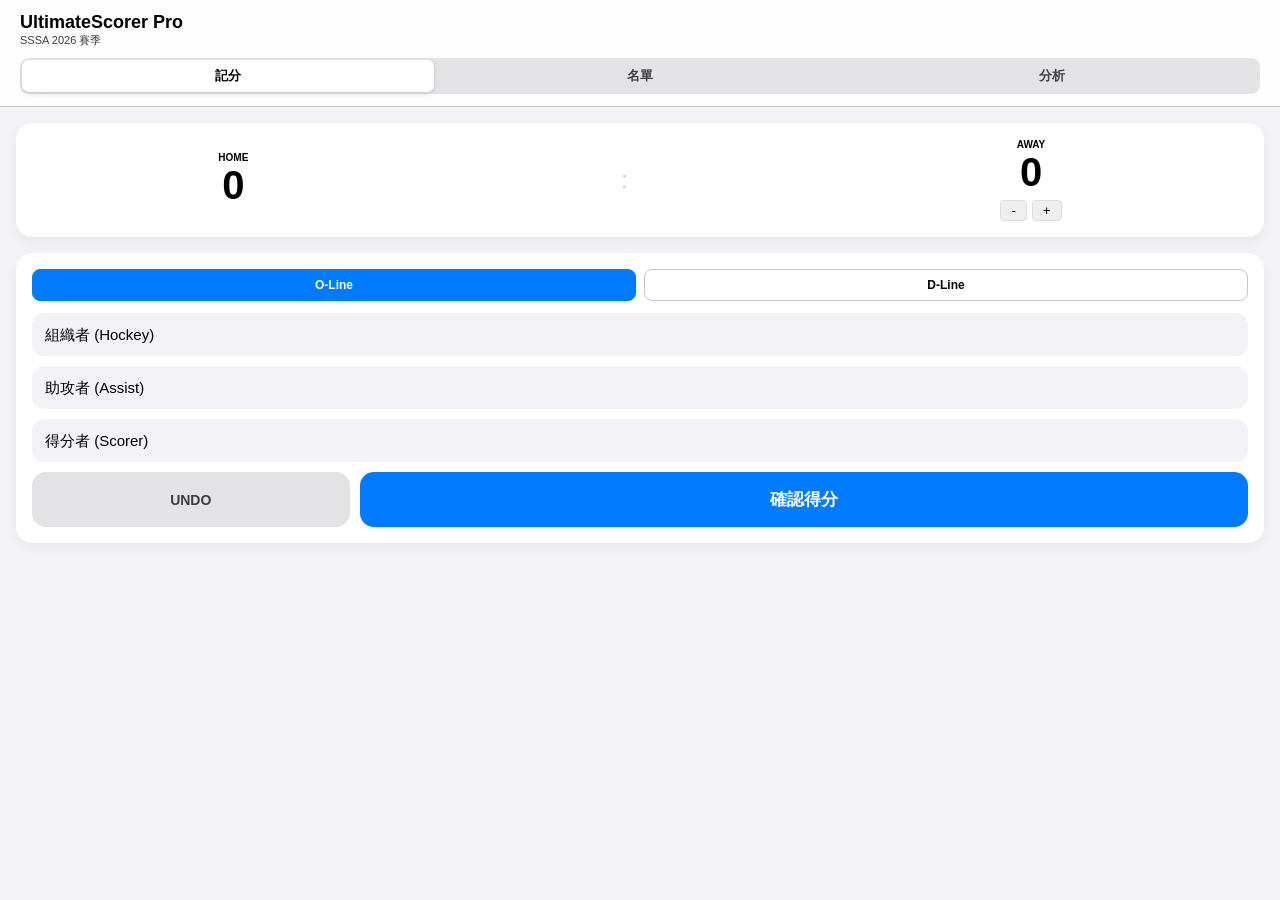
==== index3.html @ 4c8a43c8 "Add new file index3.html" ====
<!DOCTYPE html>
<html lang="zh-TW">
<head>
  <meta charset="UTF-8">
  <meta name="viewport" content="width=device-width, initial-scale=1.0, maximum-scale=1.0, user-scalable=no">
  <title>UltimateScorer Pro v8</title>
  <style>
    :root {
      --system-bg: #F2F2F7;
      --secondary-bg: #FFFFFF;
      --label-primary: #000000;
      --label-secondary: #3C3C43;
      --accent-blue: #007AFF; 
      --accent-red: #FF3B30;  
      --border-color: #C6C6C8;
    }
    * { box-sizing: border-box; margin: 0; padding: 0; -webkit-tap-highlight-color: transparent; }
    body { font-family: -apple-system, BlinkMacSystemFont, "SF Pro Text", sans-serif; background-color: var(--system-bg); color: var(--label-primary); overflow-x: hidden; }
    
    .nav-bar { position: sticky; top: 0; z-index: 100; background: rgba(255, 255, 255, 0.85); backdrop-filter: blur(20px); border-bottom: 0.5px solid var(--border-color); padding: 12px 20px; }
    .nav-header { display: flex; justify-content: space-between; align-items: center; margin-bottom: 10px; }
    .nav-title-group { display: flex; flex-direction: column; }
    .nav-title { font-size: 18px; font-weight: 800; }
    .nav-subtitle { font-size: 11px; color: var(--label-secondary); font-weight: 500; }
    
    .segmented-control { background: #E3E3E6; border-radius: 9px; padding: 2px; display: flex; width: 100%; }
    .segment-btn { flex: 1; border: none; padding: 7px; font-size: 13px; font-weight: 600; border-radius: 7px; background: transparent; cursor: pointer; color: var(--label-secondary); }
    .segment-btn.active { background: white; color: var(--label-primary); box-shadow: 0 2px 4px rgba(0,0,0,0.12); }

    .screen { display: none; padding: 16px; animation: fadeIn 0.3s ease; }
    .screen.active { display: block; }
    @keyframes fadeIn { from { opacity: 0; } to { opacity: 1; } }

    .card { background: var(--secondary-bg); border-radius: 16px; padding: 16px; box-shadow: 0 4px 12px rgba(0,0,0,0.05); margin-bottom: 16px; }
    .score-num { font-size: 40px; font-weight: 800; tabular-nums; }
    .custom-input, .custom-select { width: 100%; padding: 12px; border-radius: 12px; background: #F2F2F7; border: 1px solid transparent; font-size: 15px; margin-bottom: 10px; appearance: none; }
    
    .btn-group { display: flex; gap: 10px; }
    .btn-action { flex: 3; border: none; padding: 16px; border-radius: 14px; background: var(--accent-blue); color: white; font-size: 17px; font-weight: 700; cursor: pointer; }
    .btn-undo { flex: 1; border: none; padding: 16px; border-radius: 14px; background: #E3E3E6; color: var(--label-secondary); font-size: 14px; font-weight: 600; cursor: pointer; }

    .line-picker { display: flex; gap: 8px; margin-bottom: 12px; }
    .line-btn { flex: 1; padding: 8px; border-radius: 8px; border: 1px solid var(--border-color); font-size: 12px; font-weight: 600; background: white; }
    .line-btn.active.o { background: var(--accent-blue); color: white; border-color: var(--accent-blue); }
    .line-btn.active.d { background: var(--accent-red); color: white; border-color: var(--accent-red); }

    .log-item { position: relative; display: flex; align-items: center; justify-content: space-between; }
    .log-actions { display: flex; gap: 12px; }
    .icon-btn { border: none; background: none; cursor: pointer; font-size: 18px; padding: 5px; color: #8E8E93; }

    #sankey-container { width: 100%; background: white; border-radius: 16px; padding: 20px 10px; overflow-x: auto; box-shadow: 0 4px 12px rgba(0,0,0,0.05); }
    svg { display: block; margin: 0 auto; }
  </style>
</head>
<body>

<div class="nav-bar">
  <div class="nav-header">
    <div class="nav-title-group">
      <div class="nav-title" id="display-match">UltimateScorer Pro</div>
      <div class="nav-subtitle" id="display-team">SSSA 2026 賽季</div>
    </div>
  </div>
  <div class="segmented-control">
    <button class="segment-btn active" onclick="showTab('record', this)">記分</button>
    <button class="segment-btn" onclick="showTab('roster', this)">名單</button>
    <button class="segment-btn" onclick="showTab('sankey', this)">分析</button>
  </div>
</div>

<div id="record-screen" class="screen active">
  <div class="card" style="display:flex; justify-content:space-around; align-items:center; text-align:center;">
    <div><div style="font-size:10px; font-weight:700">HOME</div><div class="score-num" id="us-score">0</div></div>
    <div style="font-size:24px; color:#CCC">:</div>
    <div>
      <div style="font-size:10px; font-weight:700">AWAY</div><div class="score-num" id="opp-score">0</div>
      <div style="display:flex; gap:5px; margin-top:5px">
        <button onclick="adj(-1)" style="padding:2px 10px; border-radius:4px; border:1px solid #DDD">-</button>
        <button onclick="adj(1)" style="padding:2px 10px; border-radius:4px; border:1px solid #DDD">+</button>
      </div>
    </div>
  </div>

  <div class="card">
    <div class="line-picker">
      <button class="line-btn active o" id="line-o" onclick="setL('O')">O-Line</button>
      <button class="line-btn d" id="line-d" onclick="setL('D')">D-Line</button>
    </div>
    <select class="custom-select" id="sel-p"><option value="">組織者 (Hockey)</option></select>
    <select class="custom-select" id="sel-a"><option value="">助攻者 (Assist)</option></select>
    <select class="custom-select" id="sel-s"><option value="">得分者 (Scorer)</option></select>
    <div class="btn-group">
      <button class="btn-undo" onclick="undo()">UNDO</button>
      <button class="btn-action" id="main-btn" onclick="rec()">確認得分</button>
    </div>
  </div>
  <div id="log"></div>
</div>

<div id="roster-screen" class="screen">
  <div class="card">
    <div style="font-size:13px; font-weight:700; margin-bottom:12px;">比賽設定</div>
    <input id="in-match" type="text" class="custom-input" placeholder="輸入比賽名稱...">
    <input id="in-team" type="text" class="custom-input" placeholder="輸入隊伍名稱..." oninput="updateMeta()">
  </div>
  <div class="card">
    <div id="p-list" style="display:flex; flex-wrap:wrap; gap:8px; margin-bottom:15px"></div>
    <div style="display:flex; gap:8px">
      <input id="p-in" type="text" class="custom-input" style="flex:1; margin-bottom:0" placeholder="新球員...">
      <button onclick="addP()" style="background:var(--accent-blue); color:white; border:none; padding:10px 20px; border-radius:12px; font-weight:600">新增</button>
    </div>
  </div>
</div>

<div id="sankey-screen" class="screen">
  <div id="sankey-container"><svg id="sankey-svg"></svg></div>
  <button onclick="dl()" style="width:100%; background:none; border:1px solid var(--accent-blue); color:var(--accent-blue); padding:10px; border-radius:12px; margin-top:15px; font-weight:600">導出 CSV 數據</button>
</div>

<script>
let players = ['Max', 'Rich', '建偉', '阿志', '小雯', '欣怡'];
let points = [];
let opp = 0, line = 'O';

function getPColor(name) {
  let hash = 0;
  for (let i = 0; i < name.length; i++) hash = name.charCodeAt(i) + ((hash << 5) - hash);
  return `hsl(${Math.abs(hash) % 360}, 70%, 45%)`; 
}

function showTab(t, b) {
  document.querySelectorAll('.screen').forEach(s => s.classList.remove('active'));
  document.querySelectorAll('.segment-btn').forEach(btn => btn.classList.remove('active'));
  document.getElementById(t + '-screen').classList.add('active');
  b.classList.add('active');
  if(t === 'sankey') draw();
}

function updateMeta() {
  document.getElementById('display-match').innerText = document.getElementById('in-match').value || "UltimateScorer Pro";
  document.getElementById('display-team').innerText = document.getElementById('in-team').value || "SSSA 2026 賽季";
}

function setL(l) { 
  line = l; 
  document.getElementById('line-o').classList.toggle('active', l==='O');
  document.getElementById('line-d').classList.toggle('active', l==='D');
  document.getElementById('main-btn').style.backgroundColor = l==='O' ? 'var(--accent-blue)' : 'var(--accent-red)';
}

function adj(d) { opp = Math.max(0, opp+d); document.getElementById('opp-score').innerText = opp; }

function pop() {
  ['sel-p', 'sel-a', 'sel-s'].forEach(id => {
    const s = document.getElementById(id), v = s.value;
    s.innerHTML = `<option value="">${s.options[0].text}</option>`;
    players.forEach(p => { 
      const o = document.createElement('option'); o.value = o.innerText = p; 
      if(p===v) o.selected=true; 
      s.appendChild(o); 
    });
  });
}

function rec() {
  const p = document.getElementById('sel-p').value, a = document.getElementById('sel-a').value, s = document.getElementById('sel-s').value;
  if(!s) return alert("請記錄得分者");
  points.push({l: line, p: p||'無', a: a||'無', s: s, t: new Date().toLocaleTimeString()});
  updateDisplay();
}

function undo() {
  if (points.length === 0) return;
  if (confirm("確定要撤銷最後一筆記錄嗎？")) {
    points.pop();
    updateDisplay();
  }
}

function del(i) {
  if (confirm("確定要刪除這筆得分嗎？")) {
    points.splice(i, 1);
    updateDisplay();
  }
}

function edit(i) {
  const pt = points[i];
  setL(pt.l);
  document.getElementById('sel-p').value = pt.p === '無' ? '' : pt.p;
  document.getElementById('sel-a').value = pt.a === '無' ? '' : pt.a;
  document.getElementById('sel-s').value = pt.s;
  points.splice(i, 1);
  updateDisplay();
  window.scrollTo({ top: 0, behavior: 'smooth' });
}

function updateDisplay() {
  document.getElementById('us-score').innerText = points.length;
  ['sel-p', 'sel-a', 'sel-s'].forEach(id => document.getElementById(id).value = "");
  render();
}

function render() {
  document.getElementById('log').innerHTML = points.slice().reverse().map((pt, ri) => {
    const i = points.length - 1 - ri;
    return `
    <div class="card log-item" style="border-left:4px solid ${pt.l==='O'?'#007AFF':'#FF3B30'}">
      <div>
        <div style="font-weight:700; font-size:14px">${pt.s} 得分 <small style="color:#999">[${pt.l}-Line]</small></div>
        <div style="font-size:11px; color:#666">${pt.p} > ${pt.a} > ${pt.s}</div>
      </div>
      <div class="log-actions">
        <button class="icon-btn" onclick="edit(${i})">✏️</button>
        <button class="icon-btn" onclick="del(${i})" style="color:var(--accent-red)">🗑️</button>
      </div>
    </div>`;
  }).join('');
}

function addP() { 
  const i = document.getElementById('p-in'); 
  if(i.value && !players.includes(i.value)){ 
    players.push(i.value); i.value=''; renP(); pop(); 
  } 
}

function renP() { 
  document.getElementById('p-list').innerHTML = players.map(p => `
    <div style="background:${getPColor(p)}; color:white; padding:5px 12px; border-radius:20px; font-size:12px; font-weight:600">${p}</div>`).join(''); 
}

function dl() {
  let c = "\uFEFF時間,組別,組織,助攻,得分\n";
  points.forEach(p => c += `${p.t},${p.l}-Line,${p.p},${p.a},${p.s}\n`);
  const b = new Blob([c], {type:'text/csv'});
  const a = document.createElement('a'); a.href = URL.createObjectURL(b); a.download = '戰報.csv'; a.click();
}

function draw() {
  const svg = document.getElementById('sankey-svg');
  if(!points.length) return svg.innerHTML = '<text x="50%" y="50%" text-anchor="middle">尚無數據</text>';
  const links = {}, sC = {}, aC = {}, pC = {};
  points.forEach(pt => {
    sC[pt.s] = (sC[pt.s]||0)+1;
    if(pt.p!=='無' && pt.a!=='無') links[`pa|${pt.p}|${pt.a}`] = (links[`pa|${pt.p}|${pt.a}`]||0)+1;
    if(pt.a!=='無') { links[`as|${pt.a}|${pt.s}`] = (links[`as|${pt.a}|${pt.s}`]||0)+1; aC[pt.a]=(aC[pt.a]||0)+1; }
    if(pt.p!=='無') pC[pt.p]=(pC[pt.p]||0)+1;
    if(pt.p!=='無' && pt.a==='無') links[`pa|${pt.p}|${pt.s}`] = (links[`pa|${pt.p}|${pt.s}`]||0)+1;
  });
  const pSet = [...new Set(points.filter(x=>x.p!=='無').map(x=>x.p))], aSet = [...new Set(points.filter(x=>x.a!=='無').map(x=>x.a))], sSet = [...new Set(points.map(x=>x.s))];
  const cols = [{n:pSet, l:'組織', m:pC}, {n:aSet, l:'助攻', m:aC}, {n:sSet, l:'得分', m:sC}];
  const w = document.getElementById('sankey-container').clientWidth, nW = 85, gap = 15, top = 40, h = top + Math.max(pSet.length, aSet.length, sSet.length) * (45 + gap) + 20;
  svg.setAttribute('viewBox', `0 0 ${w} ${h}`); svg.setAttribute('width', w); svg.setAttribute('height', h);
  const pos = {};
  cols.forEach((c, ci) => c.n.forEach((n, ni) => pos[ci+'|'+n] = {x: 10 + ci*(w-nW-20)/2, y: top + ni*(45+gap)}));
  let htm = '';
  Object.entries(links).forEach(([k, v]) => {
    const [type, f, t] = k.split('|'), fC = type==='pa'?0:1, tC = type==='pa'?1:2, fp = pos[fC+'|'+f], tp = pos[tC+'|'+t];
    if(fp && tp) {
      const x1 = fp.x+nW, y1 = fp.y+22.5, x2 = tp.x, y2 = tp.y+22.5;
      htm += `<path d="M${x1},${y1} C${(x1+x2)/2},${y1} ${(x1+x2)/2},${y2} ${x2},${y2}" fill="none" stroke="#D1D1D6" stroke-width="${1+v*4.5}" stroke-opacity="0.4"/>`;
      htm += `<text x="${(x1+x2)/2}" y="${(y1+y2)/2 - 5}" text-anchor="middle" font-size="11" font-weight="bold" fill="#8E8E93">${v}</text>`;
    }
  });
  cols.forEach((c, ci) => {
    htm += `<text x="${10+ci*(w-nW-20)/2+nW/2}" y="20" text-anchor="middle" font-size="11" font-weight="800" fill="#8E8E93">${c.l}</text>`;
    c.n.forEach(n => {
      const p = pos[ci+'|'+n], color = getPColor(n), count = c.m[n] || 0;
      htm += `<g><rect x="${p.x}" y="${p.y}" width="${nW}" height="45" rx="10" fill="white" stroke="${color}" stroke-width="2.5"/><text x="${p.x+nW/2}" y="${p.y+20}" text-anchor="middle" font-size="12" font-weight="800" fill="${color}">${n}</text><text x="${p.x+nW/2}" y="${p.y+36}" text-anchor="middle" font-size="10" font-weight="700" fill="${color}" opacity="0.8">${count} 次</text></g>`;
    });
  });
  svg.innerHTML = htm;
}
renP(); pop();
</script>
</body>
</html>
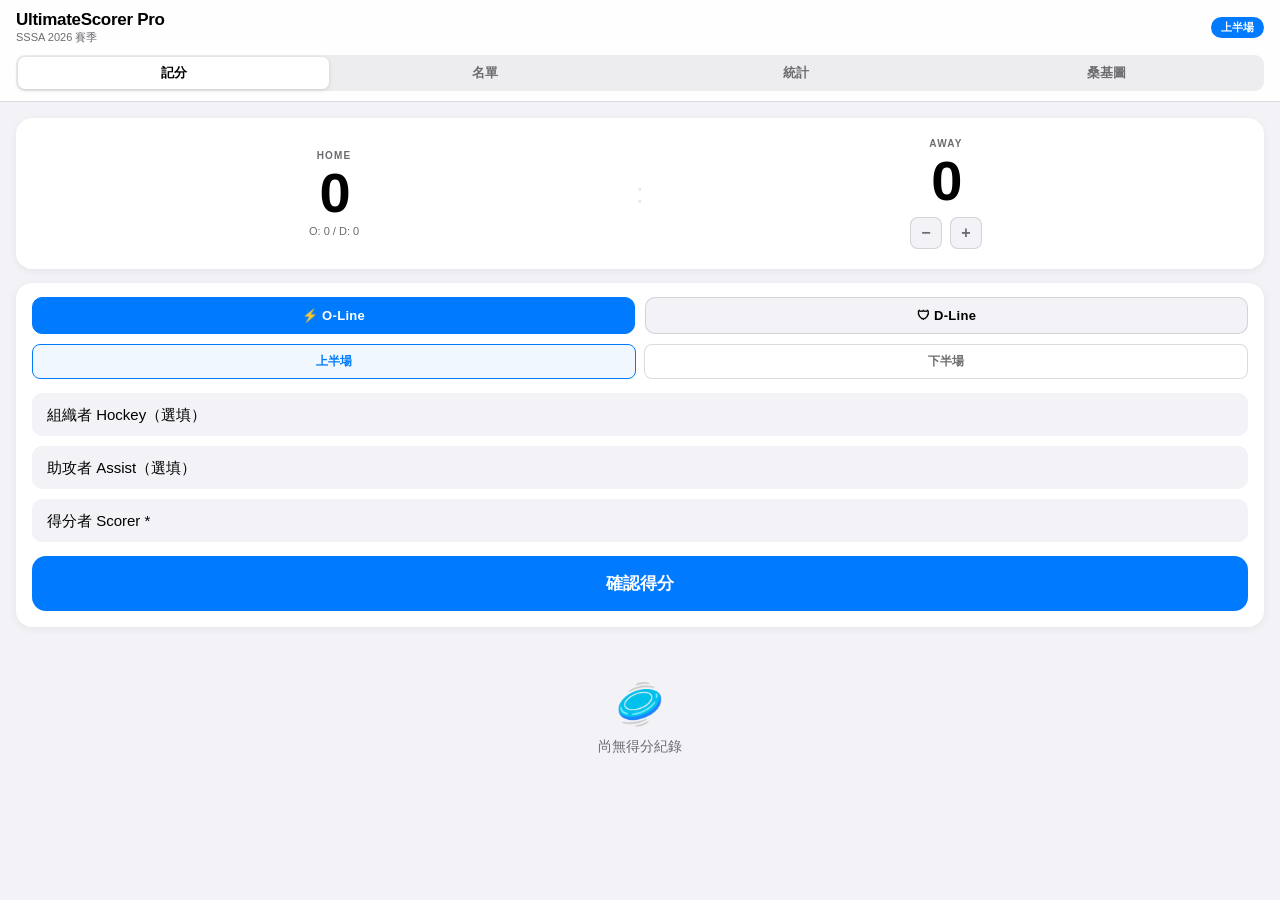
==== commit 09a3e72a: "Rename index.html to index3.html" ====
--- a/index3.html
+++ b/index3.html
@@ -1,278 +1,717 @@
 <!DOCTYPE html>
 <html lang="zh-TW">
 <head>
-  <meta charset="UTF-8">
-  <meta name="viewport" content="width=device-width, initial-scale=1.0, maximum-scale=1.0, user-scalable=no">
-  <title>UltimateScorer Pro v8</title>
-  <style>
-    :root {
-      --system-bg: #F2F2F7;
-      --secondary-bg: #FFFFFF;
-      --label-primary: #000000;
-      --label-secondary: #3C3C43;
-      --accent-blue: #007AFF; 
-      --accent-red: #FF3B30;  
-      --border-color: #C6C6C8;
-    }
-    * { box-sizing: border-box; margin: 0; padding: 0; -webkit-tap-highlight-color: transparent; }
-    body { font-family: -apple-system, BlinkMacSystemFont, "SF Pro Text", sans-serif; background-color: var(--system-bg); color: var(--label-primary); overflow-x: hidden; }
-    
-    .nav-bar { position: sticky; top: 0; z-index: 100; background: rgba(255, 255, 255, 0.85); backdrop-filter: blur(20px); border-bottom: 0.5px solid var(--border-color); padding: 12px 20px; }
-    .nav-header { display: flex; justify-content: space-between; align-items: center; margin-bottom: 10px; }
-    .nav-title-group { display: flex; flex-direction: column; }
-    .nav-title { font-size: 18px; font-weight: 800; }
-    .nav-subtitle { font-size: 11px; color: var(--label-secondary); font-weight: 500; }
-    
-    .segmented-control { background: #E3E3E6; border-radius: 9px; padding: 2px; display: flex; width: 100%; }
-    .segment-btn { flex: 1; border: none; padding: 7px; font-size: 13px; font-weight: 600; border-radius: 7px; background: transparent; cursor: pointer; color: var(--label-secondary); }
-    .segment-btn.active { background: white; color: var(--label-primary); box-shadow: 0 2px 4px rgba(0,0,0,0.12); }
-
-    .screen { display: none; padding: 16px; animation: fadeIn 0.3s ease; }
-    .screen.active { display: block; }
-    @keyframes fadeIn { from { opacity: 0; } to { opacity: 1; } }
-
-    .card { background: var(--secondary-bg); border-radius: 16px; padding: 16px; box-shadow: 0 4px 12px rgba(0,0,0,0.05); margin-bottom: 16px; }
-    .score-num { font-size: 40px; font-weight: 800; tabular-nums; }
-    .custom-input, .custom-select { width: 100%; padding: 12px; border-radius: 12px; background: #F2F2F7; border: 1px solid transparent; font-size: 15px; margin-bottom: 10px; appearance: none; }
-    
-    .btn-group { display: flex; gap: 10px; }
-    .btn-action { flex: 3; border: none; padding: 16px; border-radius: 14px; background: var(--accent-blue); color: white; font-size: 17px; font-weight: 700; cursor: pointer; }
-    .btn-undo { flex: 1; border: none; padding: 16px; border-radius: 14px; background: #E3E3E6; color: var(--label-secondary); font-size: 14px; font-weight: 600; cursor: pointer; }
-
-    .line-picker { display: flex; gap: 8px; margin-bottom: 12px; }
-    .line-btn { flex: 1; padding: 8px; border-radius: 8px; border: 1px solid var(--border-color); font-size: 12px; font-weight: 600; background: white; }
-    .line-btn.active.o { background: var(--accent-blue); color: white; border-color: var(--accent-blue); }
-    .line-btn.active.d { background: var(--accent-red); color: white; border-color: var(--accent-red); }
-
-    .log-item { position: relative; display: flex; align-items: center; justify-content: space-between; }
-    .log-actions { display: flex; gap: 12px; }
-    .icon-btn { border: none; background: none; cursor: pointer; font-size: 18px; padding: 5px; color: #8E8E93; }
-
-    #sankey-container { width: 100%; background: white; border-radius: 16px; padding: 20px 10px; overflow-x: auto; box-shadow: 0 4px 12px rgba(0,0,0,0.05); }
-    svg { display: block; margin: 0 auto; }
-  </style>
+<meta charset="UTF-8">
+<meta name="viewport" content="width=device-width, initial-scale=1.0, maximum-scale=1.0, user-scalable=no">
+<title>UltimateScorer Pro</title>
+<style>
+:root {
+  --bg: #F2F2F7;
+  --card: #FFFFFF;
+  --label: #000000;
+  --label2: #6C6C70;
+  --blue: #007AFF;
+  --red: #FF3B30;
+  --green: #34C759;
+  --border: rgba(60,60,67,0.18);
+  --sep: rgba(60,60,67,0.12);
+}
+* { box-sizing: border-box; margin: 0; padding: 0; -webkit-tap-highlight-color: transparent; }
+body { font-family: -apple-system, BlinkMacSystemFont, "SF Pro Text", sans-serif; background: var(--bg); color: var(--label); min-height: 100vh; overflow-x: hidden; }
+
+/* NAV */
+.nav { position: sticky; top: 0; z-index: 100; background: rgba(255,255,255,0.88); backdrop-filter: blur(24px); border-bottom: 0.5px solid var(--border); }
+.nav-top { display: flex; justify-content: space-between; align-items: center; padding: 10px 16px 0; }
+.nav-title { font-size: 17px; font-weight: 800; letter-spacing: -0.3px; }
+.nav-sub { font-size: 11px; color: var(--label2); font-weight: 500; }
+.half-tag { font-size: 11px; font-weight: 700; padding: 3px 10px; border-radius: 20px; background: var(--blue); color: white; }
+.seg { background: rgba(118,118,128,0.12); border-radius: 9px; padding: 2px; display: flex; margin: 10px 16px; }
+.seg-btn { flex: 1; border: none; padding: 7px 4px; font-size: 13px; font-weight: 600; border-radius: 7px; background: transparent; cursor: pointer; color: var(--label2); transition: all .2s; }
+.seg-btn.active { background: white; color: var(--label); box-shadow: 0 1px 4px rgba(0,0,0,0.14); }
+
+/* SCREENS */
+.screen { display: none; padding: 16px; padding-bottom: 40px; }
+.screen.active { display: block; }
+
+/* CARDS */
+.card { background: var(--card); border-radius: 16px; box-shadow: 0 2px 8px rgba(0,0,0,0.06); margin-bottom: 14px; overflow: hidden; }
+.card-p { padding: 16px; }
+
+/* SCOREBOARD */
+.scoreboard { display: flex; align-items: center; justify-content: space-around; padding: 20px 16px; }
+.score-side { text-align: center; flex: 1; }
+.score-label { font-size: 10px; font-weight: 800; letter-spacing: 1.2px; color: var(--label2); margin-bottom: 4px; }
+.score-num { font-size: 56px; font-weight: 900; letter-spacing: -2px; line-height: 1; transition: all .3s; }
+.score-num.pop { animation: scorePop .35s ease; }
+@keyframes scorePop { 0%{transform:scale(1)} 40%{transform:scale(1.25)} 100%{transform:scale(1)} }
+.score-divider { font-size: 28px; color: var(--sep); font-weight: 300; }
+.opp-ctrl { display: flex; gap: 8px; margin-top: 8px; justify-content: center; }
+.opp-btn { width: 32px; height: 32px; border-radius: 8px; border: 1px solid var(--border); background: var(--bg); font-size: 16px; font-weight: 700; cursor: pointer; color: var(--label2); }
+
+/* LINE TOGGLE */
+.line-row { display: flex; gap: 10px; padding: 14px 16px 0; }
+.line-btn { flex: 1; padding: 10px; border-radius: 10px; border: 1.5px solid var(--border); font-size: 13px; font-weight: 700; background: var(--bg); cursor: pointer; transition: all .2s; letter-spacing: 0.3px; }
+.line-btn.act-o { background: var(--blue); color: white; border-color: var(--blue); }
+.line-btn.act-d { background: var(--red); color: white; border-color: var(--red); }
+
+/* HALF ROW */
+.half-row { display: flex; gap: 8px; padding: 10px 16px 14px; }
+.half-btn { flex: 1; padding: 8px; border-radius: 8px; border: 1px solid var(--border); font-size: 12px; font-weight: 700; background: white; cursor: pointer; color: var(--label2); transition: all .2s; }
+.half-btn.active { background: #F0F7FF; border-color: var(--blue); color: var(--blue); }
+
+/* FORM */
+.custom-select { width: 100%; padding: 12px 14px; border-radius: 10px; background: var(--bg); border: 1px solid transparent; font-size: 15px; appearance: none; -webkit-appearance: none; margin-bottom: 10px; color: var(--label); }
+.custom-input { width: 100%; padding: 12px 14px; border-radius: 10px; background: var(--bg); border: 1px solid transparent; font-size: 15px; color: var(--label); }
+.custom-select:focus, .custom-input:focus { outline: none; border-color: var(--blue); }
+.btn-row { display: flex; gap: 10px; margin-top: 4px; }
+.btn-main { flex: 3; border: none; padding: 16px; border-radius: 14px; background: var(--blue); color: white; font-size: 17px; font-weight: 700; cursor: pointer; transition: all .15s; letter-spacing: -0.2px; }
+.btn-main:active { transform: scale(0.97); }
+.btn-main.d-mode { background: var(--red); }
+.btn-undo { flex: 1; border: none; padding: 14px; border-radius: 14px; background: rgba(118,118,128,0.12); color: var(--label2); font-size: 13px; font-weight: 600; cursor: pointer; }
+
+/* LOG */
+.log-item { display: flex; align-items: center; justify-content: space-between; padding: 13px 16px; border-bottom: 0.5px solid var(--sep); }
+.log-item:last-child { border-bottom: none; }
+.log-bar { width: 4px; height: 36px; border-radius: 2px; flex-shrink: 0; margin-right: 12px; }
+.log-main { flex: 1; }
+.log-scorer { font-weight: 700; font-size: 14px; }
+.log-chain { font-size: 11px; color: var(--label2); margin-top: 2px; }
+.log-meta { font-size: 10px; color: var(--label2); margin-top: 1px; }
+.log-actions { display: flex; gap: 4px; }
+.icon-btn { border: none; background: none; cursor: pointer; font-size: 16px; padding: 6px; color: var(--label2); }
+.log-num { font-size: 11px; font-weight: 800; color: var(--label2); min-width: 22px; text-align: center; margin-right: 8px; }
+
+/* ROSTER */
+.p-chips { display: flex; flex-wrap: wrap; gap: 8px; padding: 16px 16px 8px; }
+.p-chip { display: flex; align-items: center; gap: 6px; padding: 6px 12px; border-radius: 20px; font-size: 12px; font-weight: 700; color: white; }
+.p-chip-rm { background: rgba(255,255,255,0.25); border: none; border-radius: 50%; width: 16px; height: 16px; cursor: pointer; font-size: 10px; color: white; display: flex; align-items: center; justify-content: center; }
+.add-row { display: flex; gap: 8px; padding: 8px 16px 16px; }
+.add-btn { background: var(--blue); color: white; border: none; padding: 10px 20px; border-radius: 12px; font-weight: 700; font-size: 14px; cursor: pointer; white-space: nowrap; }
+
+/* STATS */
+.stat-grid { display: grid; grid-template-columns: 1fr 1fr; gap: 10px; margin-bottom: 14px; }
+.stat-card { background: white; border-radius: 14px; padding: 14px; box-shadow: 0 2px 8px rgba(0,0,0,0.06); }
+.stat-label { font-size: 10px; font-weight: 700; letter-spacing: 0.8px; color: var(--label2); margin-bottom: 4px; }
+.stat-val { font-size: 28px; font-weight: 900; letter-spacing: -1px; }
+.stat-sub { font-size: 11px; color: var(--label2); margin-top: 2px; }
+
+.leaderboard { background: white; border-radius: 16px; box-shadow: 0 2px 8px rgba(0,0,0,0.06); margin-bottom: 14px; overflow: hidden; }
+.lb-header { padding: 12px 16px; border-bottom: 0.5px solid var(--sep); font-size: 12px; font-weight: 800; letter-spacing: 0.6px; color: var(--label2); }
+.lb-row { display: flex; align-items: center; padding: 11px 16px; border-bottom: 0.5px solid var(--sep); }
+.lb-row:last-child { border-bottom: none; }
+.lb-rank { font-size: 12px; font-weight: 800; color: var(--label2); min-width: 22px; }
+.lb-dot { width: 10px; height: 10px; border-radius: 50%; margin-right: 10px; flex-shrink: 0; }
+.lb-name { flex: 1; font-size: 14px; font-weight: 600; }
+.lb-count { font-size: 16px; font-weight: 800; }
+.lb-bar-wrap { flex: 1; height: 5px; background: var(--bg); border-radius: 3px; margin: 0 10px; }
+.lb-bar { height: 5px; border-radius: 3px; transition: width .4s ease; }
+
+/* SANKEY */
+#sankey-wrap { background: white; border-radius: 16px; overflow-x: auto; box-shadow: 0 2px 8px rgba(0,0,0,0.06); margin-bottom: 14px; }
+
+/* CSV btn */
+.csv-btn { width: 100%; background: none; border: 1.5px solid var(--blue); color: var(--blue); padding: 13px; border-radius: 14px; font-weight: 700; font-size: 15px; cursor: pointer; }
+
+/* EMPTY STATE */
+.empty { text-align: center; padding: 40px 20px; color: var(--label2); font-size: 14px; }
+.empty-icon { font-size: 40px; margin-bottom: 10px; }
+
+/* TOAST */
+.toast { position: fixed; bottom: 30px; left: 50%; transform: translateX(-50%) translateY(20px); background: rgba(30,30,30,0.9); color: white; padding: 10px 20px; border-radius: 20px; font-size: 13px; font-weight: 600; opacity: 0; transition: all .3s; z-index: 9999; white-space: nowrap; pointer-events: none; }
+.toast.show { opacity: 1; transform: translateX(-50%) translateY(0); }
+
+/* EDIT HIGHLIGHT */
+.editing-highlight { animation: editPulse .6s ease; }
+@keyframes editPulse { 0%,100%{box-shadow:0 2px 8px rgba(0,0,0,0.06)} 50%{box-shadow:0 0 0 3px var(--blue)} }
+</style>
 </head>
 <body>
 
-<div class="nav-bar">
-  <div class="nav-header">
-    <div class="nav-title-group">
-      <div class="nav-title" id="display-match">UltimateScorer Pro</div>
-      <div class="nav-subtitle" id="display-team">SSSA 2026 賽季</div>
-    </div>
+<div class="nav">
+  <div class="nav-top">
+    <div>
+      <div class="nav-title" id="disp-match">UltimateScorer Pro</div>
+      <div class="nav-sub" id="disp-team">SSSA 2026 賽季</div>
+    </div>
+    <div class="half-tag" id="disp-half">上半場</div>
   </div>
-  <div class="segmented-control">
-    <button class="segment-btn active" onclick="showTab('record', this)">記分</button>
-    <button class="segment-btn" onclick="showTab('roster', this)">名單</button>
-    <button class="segment-btn" onclick="showTab('sankey', this)">分析</button>
+  <div class="seg">
+    <button class="seg-btn active" onclick="showTab('record',this)">記分</button>
+    <button class="seg-btn" onclick="showTab('roster',this)">名單</button>
+    <button class="seg-btn" onclick="showTab('stats',this)">統計</button>
+    <button class="seg-btn" onclick="showTab('sankey',this)">桑基圖</button>
   </div>
 </div>
 
+<!-- RECORD -->
 <div id="record-screen" class="screen active">
-  <div class="card" style="display:flex; justify-content:space-around; align-items:center; text-align:center;">
-    <div><div style="font-size:10px; font-weight:700">HOME</div><div class="score-num" id="us-score">0</div></div>
-    <div style="font-size:24px; color:#CCC">:</div>
-    <div>
-      <div style="font-size:10px; font-weight:700">AWAY</div><div class="score-num" id="opp-score">0</div>
-      <div style="display:flex; gap:5px; margin-top:5px">
-        <button onclick="adj(-1)" style="padding:2px 10px; border-radius:4px; border:1px solid #DDD">-</button>
-        <button onclick="adj(1)" style="padding:2px 10px; border-radius:4px; border:1px solid #DDD">+</button>
+  <div class="card">
+    <div class="scoreboard">
+      <div class="score-side">
+        <div class="score-label">HOME</div>
+        <div class="score-num" id="us-score">0</div>
+        <div style="font-size:11px;color:var(--label2);margin-top:4px" id="line-breakdown">O: 0 / D: 0</div>
       </div>
+      <div class="score-divider">:</div>
+      <div class="score-side">
+        <div class="score-label">AWAY</div>
+        <div class="score-num" id="opp-score">0</div>
+        <div class="opp-ctrl">
+          <button class="opp-btn" onclick="adj(-1)">−</button>
+          <button class="opp-btn" onclick="adj(1)">+</button>
+        </div>
+      </div>
     </div>
   </div>
 
   <div class="card">
-    <div class="line-picker">
-      <button class="line-btn active o" id="line-o" onclick="setL('O')">O-Line</button>
-      <button class="line-btn d" id="line-d" onclick="setL('D')">D-Line</button>
-    </div>
-    <select class="custom-select" id="sel-p"><option value="">組織者 (Hockey)</option></select>
-    <select class="custom-select" id="sel-a"><option value="">助攻者 (Assist)</option></select>
-    <select class="custom-select" id="sel-s"><option value="">得分者 (Scorer)</option></select>
-    <div class="btn-group">
-      <button class="btn-undo" onclick="undo()">UNDO</button>
-      <button class="btn-action" id="main-btn" onclick="rec()">確認得分</button>
+    <div class="line-row">
+      <button class="line-btn act-o" id="line-o" onclick="setL('O')">⚡ O-Line</button>
+      <button class="line-btn" id="line-d" onclick="setL('D')">🛡 D-Line</button>
+    </div>
+    <div class="half-row">
+      <button class="half-btn active" id="h1-btn" onclick="setHalf(1)">上半場</button>
+      <button class="half-btn" id="h2-btn" onclick="setHalf(2)">下半場</button>
+    </div>
+    <div style="padding:0 16px 16px">
+      <select class="custom-select" id="sel-p"><option value="">組織者 Hockey（選填）</option></select>
+      <select class="custom-select" id="sel-a"><option value="">助攻者 Assist（選填）</option></select>
+      <select class="custom-select" id="sel-s"><option value="">得分者 Scorer *</option></select>
+      <div class="btn-row">
+        <button class="btn-main" id="main-btn" onclick="rec()">確認得分</button>
+      </div>
     </div>
   </div>
+
   <div id="log"></div>
 </div>
 
+<!-- ROSTER -->
 <div id="roster-screen" class="screen">
   <div class="card">
-    <div style="font-size:13px; font-weight:700; margin-bottom:12px;">比賽設定</div>
-    <input id="in-match" type="text" class="custom-input" placeholder="輸入比賽名稱...">
-    <input id="in-team" type="text" class="custom-input" placeholder="輸入隊伍名稱..." oninput="updateMeta()">
+    <div style="padding:16px;font-size:13px;font-weight:700;border-bottom:0.5px solid var(--sep)">比賽設定</div>
+    <div style="padding:16px">
+      <input id="in-match" type="text" class="custom-input" style="margin-bottom:10px" placeholder="比賽名稱..." oninput="updateMeta()">
+      <input id="in-team" type="text" class="custom-input" placeholder="隊伍名稱..." oninput="updateMeta()">
+    </div>
   </div>
   <div class="card">
-    <div id="p-list" style="display:flex; flex-wrap:wrap; gap:8px; margin-bottom:15px"></div>
-    <div style="display:flex; gap:8px">
-      <input id="p-in" type="text" class="custom-input" style="flex:1; margin-bottom:0" placeholder="新球員...">
-      <button onclick="addP()" style="background:var(--accent-blue); color:white; border:none; padding:10px 20px; border-radius:12px; font-weight:600">新增</button>
-    </div>
+    <div style="padding:14px 16px;font-size:13px;font-weight:700;border-bottom:0.5px solid var(--sep)">球員名單 <span id="p-count" style="font-weight:400;color:var(--label2)"></span></div>
+    <div class="p-chips" id="p-list"></div>
+    <div class="add-row">
+      <input id="p-in" type="text" class="custom-input" style="flex:1;margin:0" placeholder="輸入姓名..." onkeydown="if(event.key==='Enter')addP()">
+      <button class="add-btn" onclick="addP()">新增</button>
+    </div>
+  </div>
+  <div class="card card-p" style="display:flex;justify-content:space-between;align-items:center">
+    <div>
+      <div style="font-size:13px;font-weight:700">重置本場比賽</div>
+      <div style="font-size:11px;color:var(--label2);margin-top:2px" id="reset-hint">清除所有得分紀錄</div>
+    </div>
+    <button id="reset-btn" onclick="resetStep()" style="background:var(--red);color:white;border:none;padding:8px 16px;border-radius:10px;font-size:13px;font-weight:700;cursor:pointer">重置</button>
   </div>
 </div>
 
+<!-- STATS -->
+<div id="stats-screen" class="screen">
+  <div id="stats-content"></div>
+</div>
+
+<!-- SANKEY -->
 <div id="sankey-screen" class="screen">
-  <div id="sankey-container"><svg id="sankey-svg"></svg></div>
-  <button onclick="dl()" style="width:100%; background:none; border:1px solid var(--accent-blue); color:var(--accent-blue); padding:10px; border-radius:12px; margin-top:15px; font-weight:600">導出 CSV 數據</button>
+  <div id="sankey-wrap"><svg id="sankey-svg" style="min-height:80px"></svg></div>
+  <button class="csv-btn" onclick="dl()">📥 導出 CSV 戰報</button>
 </div>
 
+<div class="toast" id="toast"></div>
+
 <script>
-let players = ['Max', 'Rich', '建偉', '阿志', '小雯', '欣怡'];
-let points = [];
-let opp = 0, line = 'O';
-
-function getPColor(name) {
-  let hash = 0;
-  for (let i = 0; i < name.length; i++) hash = name.charCodeAt(i) + ((hash << 5) - hash);
-  return `hsl(${Math.abs(hash) % 360}, 70%, 45%)`; 
+const STORAGE_KEY = 'uscorer_v2';
+
+let state = load();
+
+function load() {
+  try {
+    const d = localStorage.getItem(STORAGE_KEY);
+    if (d) return JSON.parse(d);
+  } catch(e) {}
+  return {
+    players: ['Max','Rich','建偉','阿志','小雯','欣怡'],
+    points: [],
+    opp: 0,
+    line: 'O',
+    half: 1,
+    matchName: '',
+    teamName: ''
+  };
+}
+
+function save() {
+  try { localStorage.setItem(STORAGE_KEY, JSON.stringify(state)); } catch(e) {}
+}
+
+function pColor(name) {
+  let h = 0;
+  for (let i = 0; i < name.length; i++) h = name.charCodeAt(i) + ((h << 5) - h);
+  return `hsl(${Math.abs(h) % 360},65%,42%)`;
+}
+
+function toast(msg) {
+  const t = document.getElementById('toast');
+  t.textContent = msg;
+  t.classList.add('show');
+  setTimeout(() => t.classList.remove('show'), 2000);
 }
 
 function showTab(t, b) {
   document.querySelectorAll('.screen').forEach(s => s.classList.remove('active'));
-  document.querySelectorAll('.segment-btn').forEach(btn => btn.classList.remove('active'));
+  document.querySelectorAll('.seg-btn').forEach(x => x.classList.remove('active'));
   document.getElementById(t + '-screen').classList.add('active');
   b.classList.add('active');
-  if(t === 'sankey') draw();
+  document.getElementById('disp-half').style.display = t === 'record' ? '' : 'none';
+  if (t === 'stats') renderStats();
+  if (t === 'sankey') drawSankey();
 }
 
 function updateMeta() {
-  document.getElementById('display-match').innerText = document.getElementById('in-match').value || "UltimateScorer Pro";
-  document.getElementById('display-team').innerText = document.getElementById('in-team').value || "SSSA 2026 賽季";
-}
-
-function setL(l) { 
-  line = l; 
-  document.getElementById('line-o').classList.toggle('active', l==='O');
-  document.getElementById('line-d').classList.toggle('active', l==='D');
-  document.getElementById('main-btn').style.backgroundColor = l==='O' ? 'var(--accent-blue)' : 'var(--accent-red)';
-}
-
-function adj(d) { opp = Math.max(0, opp+d); document.getElementById('opp-score').innerText = opp; }
-
-function pop() {
-  ['sel-p', 'sel-a', 'sel-s'].forEach(id => {
+  state.matchName = document.getElementById('in-match').value;
+  state.teamName = document.getElementById('in-team').value;
+  document.getElementById('disp-match').textContent = state.matchName || 'UltimateScorer Pro';
+  document.getElementById('disp-team').textContent = state.teamName || 'SSSA 2026 賽季';
+  save();
+}
+
+function setL(l) {
+  state.line = l;
+  document.getElementById('line-o').className = 'line-btn' + (l === 'O' ? ' act-o' : '');
+  document.getElementById('line-d').className = 'line-btn' + (l === 'D' ? ' act-d' : '');
+  document.getElementById('main-btn').className = 'btn-main' + (l === 'D' ? ' d-mode' : '');
+  save();
+}
+
+function setHalf(h) {
+  state.half = h;
+  document.getElementById('h1-btn').classList.toggle('active', h === 1);
+  document.getElementById('h2-btn').classList.toggle('active', h === 2);
+  document.getElementById('disp-half').textContent = h === 1 ? '上半場' : '下半場';
+  save();
+}
+
+function adj(d) {
+  state.opp = Math.max(0, state.opp + d);
+  document.getElementById('opp-score').textContent = state.opp;
+  save();
+}
+
+function popSelects() {
+  ['sel-p','sel-a','sel-s'].forEach(id => {
     const s = document.getElementById(id), v = s.value;
-    s.innerHTML = `<option value="">${s.options[0].text}</option>`;
-    players.forEach(p => { 
-      const o = document.createElement('option'); o.value = o.innerText = p; 
-      if(p===v) o.selected=true; 
-      s.appendChild(o); 
+    const placeholder = s.options[0].text;
+    s.innerHTML = `<option value="">${placeholder}</option>`;
+    state.players.forEach(p => {
+      const o = document.createElement('option');
+      o.value = o.textContent = p;
+      if (p === v) o.selected = true;
+      s.appendChild(o);
     });
   });
 }
 
 function rec() {
-  const p = document.getElementById('sel-p').value, a = document.getElementById('sel-a').value, s = document.getElementById('sel-s').value;
-  if(!s) return alert("請記錄得分者");
-  points.push({l: line, p: p||'無', a: a||'無', s: s, t: new Date().toLocaleTimeString()});
+  const p = document.getElementById('sel-p').value;
+  const a = document.getElementById('sel-a').value;
+  const s = document.getElementById('sel-s').value;
+  if (!s) { toast('⚠️ 請選擇得分者'); return; }
+  state.points.push({
+    l: state.line,
+    half: state.half,
+    p: p || '無',
+    a: a || '無',
+    s: s,
+    t: new Date().toLocaleTimeString('zh-TW', {hour:'2-digit', minute:'2-digit'})
+  });
+  save();
   updateDisplay();
+  popScoreAnim();
+  toast(`🎯 ${s} 得分！`);
+}
+
+function popScoreAnim() {
+  const el = document.getElementById('us-score');
+  el.classList.remove('pop');
+  void el.offsetWidth;
+  el.classList.add('pop');
 }
 
 function undo() {
-  if (points.length === 0) return;
-  if (confirm("確定要撤銷最後一筆記錄嗎？")) {
-    points.pop();
+  if (!state.points.length) return;
+  if (confirm('確定撤銷最後一筆紀錄？')) {
+    state.points.pop();
+    save();
     updateDisplay();
+    toast('↩ 已撤銷');
   }
 }
 
 function del(i) {
-  if (confirm("確定要刪除這筆得分嗎？")) {
-    points.splice(i, 1);
+  if (confirm('確定刪除這筆得分？')) {
+    state.points.splice(i, 1);
+    save();
     updateDisplay();
+    toast('🗑 已刪除');
   }
 }
 
 function edit(i) {
-  const pt = points[i];
+  const pt = state.points[i];
   setL(pt.l);
+  setHalf(pt.half || 1);
+  popSelects();
   document.getElementById('sel-p').value = pt.p === '無' ? '' : pt.p;
   document.getElementById('sel-a').value = pt.a === '無' ? '' : pt.a;
   document.getElementById('sel-s').value = pt.s;
-  points.splice(i, 1);
+  state.points.splice(i, 1);
+  save();
   updateDisplay();
+  const formCard = document.querySelector('#record-screen .card:nth-child(2)');
+  formCard.classList.add('editing-highlight');
+  setTimeout(() => formCard.classList.remove('editing-highlight'), 600);
   window.scrollTo({ top: 0, behavior: 'smooth' });
+  toast('✏️ 已載入，請修改後確認');
 }
 
 function updateDisplay() {
-  document.getElementById('us-score').innerText = points.length;
-  ['sel-p', 'sel-a', 'sel-s'].forEach(id => document.getElementById(id).value = "");
-  render();
-}
-
-function render() {
-  document.getElementById('log').innerHTML = points.slice().reverse().map((pt, ri) => {
-    const i = points.length - 1 - ri;
-    return `
-    <div class="card log-item" style="border-left:4px solid ${pt.l==='O'?'#007AFF':'#FF3B30'}">
-      <div>
-        <div style="font-weight:700; font-size:14px">${pt.s} 得分 <small style="color:#999">[${pt.l}-Line]</small></div>
-        <div style="font-size:11px; color:#666">${pt.p} > ${pt.a} > ${pt.s}</div>
+  const pts = state.points;
+  document.getElementById('us-score').textContent = pts.length;
+  const oLine = pts.filter(p => p.l === 'O').length;
+  const dLine = pts.filter(p => p.l === 'D').length;
+  document.getElementById('line-breakdown').textContent = `O: ${oLine} / D: ${dLine}`;
+  ['sel-p','sel-a','sel-s'].forEach(id => document.getElementById(id).value = '');
+  renderLog();
+}
+
+function renderLog() {
+  const pts = state.points;
+  if (!pts.length) {
+    document.getElementById('log').innerHTML = '<div class="empty"><div class="empty-icon">🥏</div>尚無得分紀錄</div>';
+    return;
+  }
+  document.getElementById('log').innerHTML = '<div class="card">' +
+    pts.slice().reverse().map((pt, ri) => {
+      const i = pts.length - 1 - ri;
+      const color = pt.l === 'O' ? 'var(--blue)' : 'var(--red)';
+      const chain = [pt.p, pt.a, pt.s].filter(x => x !== '無').join(' → ');
+      return `<div class="log-item">
+        <div class="log-bar" style="background:${color}"></div>
+        <div class="log-num">#${i+1}</div>
+        <div class="log-main">
+          <div class="log-scorer">${pt.s}</div>
+          <div class="log-chain">${chain}</div>
+          <div class="log-meta">${pt.l}-Line · ${pt.half === 2 ? '下' : '上'}半場 · ${pt.t}</div>
+        </div>
+        <div class="log-actions">
+          <button class="icon-btn" onclick="edit(${i})" title="編輯">✏️</button>
+        </div>
+      </div>`;
+    }).join('') + '</div>';
+}
+
+function addP() {
+  const inp = document.getElementById('p-in');
+  const name = inp.value.trim();
+  if (!name) return;
+  if (state.players.includes(name)) { toast('⚠️ 已有此球員'); return; }
+  state.players.push(name);
+  inp.value = '';
+  save();
+  renderRoster();
+  popSelects();
+  toast(`✅ 已新增 ${name}`);
+}
+
+function removeP(name) {
+  if (!confirm(`確定移除 ${name}？`)) return;
+  state.players = state.players.filter(p => p !== name);
+  save();
+  renderRoster();
+  popSelects();
+}
+
+function renderRoster() {
+  document.getElementById('p-count').textContent = `(${state.players.length} 人)`;
+  document.getElementById('p-list').innerHTML = state.players.map(p =>
+    `<div class="p-chip" style="background:${pColor(p)}">
+      ${p}
+      <button class="p-chip-rm" onclick="removeP('${p}')">✕</button>
+    </div>`
+  ).join('');
+}
+
+let resetPending = false, resetTimer = null;
+function resetStep() {
+  const btn = document.getElementById('reset-btn');
+  const hint = document.getElementById('reset-hint');
+  if (!resetPending) {
+    resetPending = true;
+    btn.textContent = '確認清除';
+    btn.style.background = '#8E8E93';
+    hint.textContent = '再按一次確認，3秒後取消';
+    resetTimer = setTimeout(() => {
+      resetPending = false;
+      btn.textContent = '重置';
+      btn.style.background = 'var(--red)';
+      hint.textContent = '清除所有得分紀錄';
+    }, 3000);
+  } else {
+    clearTimeout(resetTimer);
+    resetPending = false;
+    btn.textContent = '重置';
+    btn.style.background = 'var(--red)';
+    hint.textContent = '清除所有得分紀錄';
+    state.points = [];
+    state.opp = 0;
+    save();
+    document.getElementById('opp-score').textContent = '0';
+    updateDisplay();
+    toast('🔄 已重置比賽');
+  }
+}
+
+function renderStats() {
+  const pts = state.points;
+  const el = document.getElementById('stats-content');
+  if (!pts.length) {
+    el.innerHTML = '<div class="empty"><div class="empty-icon">📊</div>尚無統計數據</div>';
+    return;
+  }
+
+  const scorers = {}, assisters = {}, passers = {};
+  let oCount = 0, dCount = 0, h1 = 0, h2 = 0;
+
+  pts.forEach(pt => {
+    scorers[pt.s] = (scorers[pt.s] || 0) + 1;
+    if (pt.a !== '無') assisters[pt.a] = (assisters[pt.a] || 0) + 1;
+    if (pt.p !== '無') passers[pt.p] = (passers[pt.p] || 0) + 1;
+    if (pt.l === 'O') oCount++; else dCount++;
+    if (pt.half === 2) h2++; else h1++;
+  });
+
+  const topScorer = Object.entries(scorers).sort((a,b) => b[1]-a[1])[0];
+  const topAssist = Object.entries(assisters).sort((a,b) => b[1]-a[1])[0];
+  const oEff = oCount + dCount > 0 ? Math.round(oCount / pts.length * 100) : 0;
+
+  const makeBoard = (title, data, color) => {
+    const sorted = Object.entries(data).sort((a,b) => b[1]-a[1]);
+    const max = sorted[0]?.[1] || 1;
+    return `<div class="leaderboard">
+      <div class="lb-header">${title}</div>
+      ${sorted.map(([name, n], idx) => `
+        <div class="lb-row">
+          <div class="lb-rank">${idx+1}</div>
+          <div class="lb-dot" style="background:${pColor(name)}"></div>
+          <div class="lb-name">${name}</div>
+          <div class="lb-bar-wrap"><div class="lb-bar" style="width:${Math.round(n/max*100)}%;background:${color}"></div></div>
+          <div class="lb-count" style="color:${color}">${n}</div>
+        </div>`).join('')}
+    </div>`;
+  };
+
+  el.innerHTML = `
+    <div class="stat-grid">
+      <div class="stat-card">
+        <div class="stat-label">總得分</div>
+        <div class="stat-val">${pts.length}</div>
+        <div class="stat-sub">對手 ${state.opp} 分</div>
       </div>
-      <div class="log-actions">
-        <button class="icon-btn" onclick="edit(${i})">✏️</button>
-        <button class="icon-btn" onclick="del(${i})" style="color:var(--accent-red)">🗑️</button>
+      <div class="stat-card">
+        <div class="stat-label">O-Line 效率</div>
+        <div class="stat-val" style="color:var(--blue)">${oEff}%</div>
+        <div class="stat-sub">O:${oCount} / D:${dCount}</div>
       </div>
-    </div>`;
-  }).join('');
-}
-
-function addP() { 
-  const i = document.getElementById('p-in'); 
-  if(i.value && !players.includes(i.value)){ 
-    players.push(i.value); i.value=''; renP(); pop(); 
-  } 
-}
-
-function renP() { 
-  document.getElementById('p-list').innerHTML = players.map(p => `
-    <div style="background:${getPColor(p)}; color:white; padding:5px 12px; border-radius:20px; font-size:12px; font-weight:600">${p}</div>`).join(''); 
+      <div class="stat-card">
+        <div class="stat-label">上半場</div>
+        <div class="stat-val">${h1}</div>
+        <div class="stat-sub">下半場 ${h2} 分</div>
+      </div>
+      <div class="stat-card">
+        <div class="stat-label">得分王</div>
+        <div class="stat-val" style="font-size:20px;letter-spacing:-0.5px">${topScorer ? topScorer[0] : '—'}</div>
+        <div class="stat-sub">${topScorer ? topScorer[1] + ' 分' : ''}</div>
+      </div>
+    </div>
+    ${makeBoard('🎯 得分排行', scorers, 'var(--blue)')}
+    ${Object.keys(assisters).length ? makeBoard('🤝 助攻排行', assisters, 'var(--green)') : ''}
+    ${Object.keys(passers).length ? makeBoard('🏃 組織排行', passers, '#FF9500') : ''}
+  `;
+}
+
+function drawSankey() {
+  const svg = document.getElementById('sankey-svg');
+  const pts = state.points;
+
+  const empty = (msg) => {
+    svg.innerHTML = `<text x="50%" y="60" text-anchor="middle" font-family="-apple-system,sans-serif" font-size="13" fill="#888">${msg}</text>`;
+    svg.setAttribute('viewBox','0 0 300 80'); svg.setAttribute('width','300'); svg.setAttribute('height','80');
+  };
+  if (!pts.length) return empty('尚無數據');
+
+  const hasPasser = pts.some(p => p.p !== '無');
+  const hasAssist = pts.some(p => p.a !== '無');
+  if (!hasPasser && !hasAssist) return empty('無流程數據（所有得分均無組織/助攻記錄）');
+
+  const PC = 0;
+  const AC = hasPasser ? 1 : 0;
+  const SC = (hasPasser ? 1 : 0) + (hasAssist ? 1 : 0);
+  const numCols = SC + 1;
+
+  // Node ID = "name|colIndex" so same player can exist in multiple columns
+  const linkMap = {};
+  const addLink = (fn, fc, tn, tc) => {
+    const k = `${fn}|${fc}>${tn}|${tc}`;
+    linkMap[k] = (linkMap[k]||0) + 1;
+  };
+  pts.forEach(pt => {
+    if (pt.p !== '無' && pt.a !== '無') {
+      addLink(pt.p, PC, pt.a, AC);
+      addLink(pt.a, AC, pt.s, SC);
+    } else if (pt.p !== '無') {
+      addLink(pt.p, PC, pt.s, SC);
+    } else if (pt.a !== '無') {
+      addLink(pt.a, AC, pt.s, SC);
+    }
+  });
+
+  const links = Object.entries(linkMap).map(([k, v]) => {
+    const [from, to] = k.split('>');
+    const [fn, fc] = from.split('|');
+    const [tn, tc] = to.split('|');
+    return { fid: from, tid: to, fn, tn, fc: +fc, tc: +tc, value: v };
+  });
+  if (!links.length) return empty('無流程數據');
+
+  // Build colNodes preserving first-seen order
+  const colNodes = Array.from({length: numCols}, () => []);
+  const seen = new Set();
+  links.forEach(lk => {
+    if (!seen.has(lk.fid)) { seen.add(lk.fid); colNodes[lk.fc].push(lk.fid); }
+    if (!seen.has(lk.tid)) { seen.add(lk.tid); colNodes[lk.tc].push(lk.tid); }
+  });
+
+  // Flow values per node-id
+  const nodeOut = {}, nodeIn = {};
+  links.forEach(lk => {
+    nodeOut[lk.fid] = (nodeOut[lk.fid]||0) + lk.value;
+    nodeIn[lk.tid]  = (nodeIn[lk.tid]||0)  + lk.value;
+  });
+  const nodeValue = {};
+  colNodes.forEach((ids, ci) => {
+    ids.forEach(id => {
+      nodeValue[id] = ci === SC ? (nodeIn[id]||0) : (nodeOut[id]||0);
+    });
+  });
+
+  // Layout
+  const wrap = document.getElementById('sankey-wrap');
+  const W = Math.max(wrap.clientWidth - 40, 260);
+  const nW = 90, unitH = 28, minH = 40, gapY = 16, padTop = 38, padX = 10;
+  const colSpacing = numCols > 1 ? (W - padX*2 - nW) / (numCols - 1) : 0;
+
+  const colH = colNodes.map(ids =>
+    ids.reduce((s, id) => s + Math.max(nodeValue[id]*unitH, minH) + gapY, 0) - gapY
+  );
+  const maxH = Math.max(...colH);
+
+  const nodePos = {};
+  colNodes.forEach((ids, ci) => {
+    let y = padTop + (maxH - colH[ci]) / 2;
+    const x = padX + ci * colSpacing;
+    ids.forEach(id => {
+      const h = Math.max(nodeValue[id]*unitH, minH);
+      nodePos[id] = { x, y, h };
+      y += h + gapY;
+    });
+  });
+
+  // Sort links: top-to-bottom by source then target to reduce crossings
+  links.sort((a, b) =>
+    (nodePos[a.fid]?.y||0) - (nodePos[b.fid]?.y||0) ||
+    (nodePos[a.tid]?.y||0) - (nodePos[b.tid]?.y||0)
+  );
+
+  const srcOff = {}, tgtOff = {};
+  let html = '';
+
+  // Draw bands first
+  links.forEach(lk => {
+    const src = nodePos[lk.fid], tgt = nodePos[lk.tid];
+    if (!src || !tgt) return;
+    const lh = Math.max(lk.value * unitH, 6);
+    const sOff = srcOff[lk.fid] || 0;
+    const tOff = tgtOff[lk.tid] || 0;
+    srcOff[lk.fid] = sOff + lh;
+    tgtOff[lk.tid] = tOff + lh;
+
+    const x1=src.x+nW, y1t=src.y+sOff, y1b=y1t+lh;
+    const x2=tgt.x,    y2t=tgt.y+tOff, y2b=y2t+lh;
+    const mx=(x1+x2)/2;
+    html += `<path d="M${x1},${y1t} C${mx},${y1t} ${mx},${y2t} ${x2},${y2t} L${x2},${y2b} C${mx},${y2b} ${mx},${y1b} ${x1},${y1b} Z" fill="#AEAEB2" fill-opacity="0.3"/>`;
+    const labelY = ((y1t+y1b)/2 + (y2t+y2b)/2)/2 + 4;
+    html += `<text x="${mx}" y="${labelY}" text-anchor="middle" font-size="11" font-weight="700" fill="#3C3C43" font-family="-apple-system,sans-serif">${lk.value}</text>`;
+  });
+
+  // Draw nodes on top
+  Object.entries(nodePos).forEach(([id, {x, y, h}]) => {
+    const name = id.split('|')[0];
+    const color = pColor(name);
+    const val = nodeValue[id];
+    html += `<rect x="${x}" y="${y}" width="${nW}" height="${h}" rx="8" fill="white" stroke="${color}" stroke-width="2.5"/>`;
+    const midY = y + h/2;
+    html += `<text x="${x+nW/2}" y="${midY+(h>minH?-4:5)}" text-anchor="middle" font-size="12" font-weight="800" fill="${color}" font-family="-apple-system,sans-serif">${name}</text>`;
+    if (h > minH) html += `<text x="${x+nW/2}" y="${midY+12}" text-anchor="middle" font-size="10" fill="${color}" opacity="0.72" font-family="-apple-system,sans-serif">${val} 次</text>`;
+  });
+
+  // Column headers
+  const colLabels = [];
+  if (hasPasser) colLabels.push('組織');
+  if (hasAssist) colLabels.push('助攻');
+  colLabels.push('得分');
+  colLabels.forEach((label, ci) => {
+    html += `<text x="${padX+ci*colSpacing+nW/2}" y="24" text-anchor="middle" font-size="11" font-weight="800" fill="#8E8E93" letter-spacing="0.5" font-family="-apple-system,sans-serif">${label}</text>`;
+  });
+
+  const totalH = padTop + maxH + 24;
+  svg.innerHTML = html;
+  svg.setAttribute('viewBox', `0 0 ${W} ${totalH}`);
+  svg.setAttribute('width', W);
+  svg.setAttribute('height', totalH);
 }
 
 function dl() {
-  let c = "\uFEFF時間,組別,組織,助攻,得分\n";
-  points.forEach(p => c += `${p.t},${p.l}-Line,${p.p},${p.a},${p.s}\n`);
-  const b = new Blob([c], {type:'text/csv'});
-  const a = document.createElement('a'); a.href = URL.createObjectURL(b); a.download = '戰報.csv'; a.click();
-}
-
-function draw() {
-  const svg = document.getElementById('sankey-svg');
-  if(!points.length) return svg.innerHTML = '<text x="50%" y="50%" text-anchor="middle">尚無數據</text>';
-  const links = {}, sC = {}, aC = {}, pC = {};
-  points.forEach(pt => {
-    sC[pt.s] = (sC[pt.s]||0)+1;
-    if(pt.p!=='無' && pt.a!=='無') links[`pa|${pt.p}|${pt.a}`] = (links[`pa|${pt.p}|${pt.a}`]||0)+1;
-    if(pt.a!=='無') { links[`as|${pt.a}|${pt.s}`] = (links[`as|${pt.a}|${pt.s}`]||0)+1; aC[pt.a]=(aC[pt.a]||0)+1; }
-    if(pt.p!=='無') pC[pt.p]=(pC[pt.p]||0)+1;
-    if(pt.p!=='無' && pt.a==='無') links[`pa|${pt.p}|${pt.s}`] = (links[`pa|${pt.p}|${pt.s}`]||0)+1;
-  });
-  const pSet = [...new Set(points.filter(x=>x.p!=='無').map(x=>x.p))], aSet = [...new Set(points.filter(x=>x.a!=='無').map(x=>x.a))], sSet = [...new Set(points.map(x=>x.s))];
-  const cols = [{n:pSet, l:'組織', m:pC}, {n:aSet, l:'助攻', m:aC}, {n:sSet, l:'得分', m:sC}];
-  const w = document.getElementById('sankey-container').clientWidth, nW = 85, gap = 15, top = 40, h = top + Math.max(pSet.length, aSet.length, sSet.length) * (45 + gap) + 20;
-  svg.setAttribute('viewBox', `0 0 ${w} ${h}`); svg.setAttribute('width', w); svg.setAttribute('height', h);
-  const pos = {};
-  cols.forEach((c, ci) => c.n.forEach((n, ni) => pos[ci+'|'+n] = {x: 10 + ci*(w-nW-20)/2, y: top + ni*(45+gap)}));
-  let htm = '';
-  Object.entries(links).forEach(([k, v]) => {
-    const [type, f, t] = k.split('|'), fC = type==='pa'?0:1, tC = type==='pa'?1:2, fp = pos[fC+'|'+f], tp = pos[tC+'|'+t];
-    if(fp && tp) {
-      const x1 = fp.x+nW, y1 = fp.y+22.5, x2 = tp.x, y2 = tp.y+22.5;
-      htm += `<path d="M${x1},${y1} C${(x1+x2)/2},${y1} ${(x1+x2)/2},${y2} ${x2},${y2}" fill="none" stroke="#D1D1D6" stroke-width="${1+v*4.5}" stroke-opacity="0.4"/>`;
-      htm += `<text x="${(x1+x2)/2}" y="${(y1+y2)/2 - 5}" text-anchor="middle" font-size="11" font-weight="bold" fill="#8E8E93">${v}</text>`;
-    }
-  });
-  cols.forEach((c, ci) => {
-    htm += `<text x="${10+ci*(w-nW-20)/2+nW/2}" y="20" text-anchor="middle" font-size="11" font-weight="800" fill="#8E8E93">${c.l}</text>`;
-    c.n.forEach(n => {
-      const p = pos[ci+'|'+n], color = getPColor(n), count = c.m[n] || 0;
-      htm += `<g><rect x="${p.x}" y="${p.y}" width="${nW}" height="45" rx="10" fill="white" stroke="${color}" stroke-width="2.5"/><text x="${p.x+nW/2}" y="${p.y+20}" text-anchor="middle" font-size="12" font-weight="800" fill="${color}">${n}</text><text x="${p.x+nW/2}" y="${p.y+36}" text-anchor="middle" font-size="10" font-weight="700" fill="${color}" opacity="0.8">${count} 次</text></g>`;
-    });
-  });
-  svg.innerHTML = htm;
-}
-renP(); pop();
+  let c = '\uFEFF時間,半場,組別,組織,助攻,得分\n';
+  state.points.forEach(p => {
+    c += `${p.t},${p.half === 2 ? '下半場' : '上半場'},${p.l}-Line,${p.p},${p.a},${p.s}\n`;
+  });
+  const b = new Blob([c], { type: 'text/csv' });
+  const a = document.createElement('a');
+  a.href = URL.createObjectURL(b);
+  a.download = `戰報_${state.matchName || 'Ultimate'}.csv`;
+  a.click();
+}
+
+function init() {
+  document.getElementById('in-match').value = state.matchName || '';
+  document.getElementById('in-team').value = state.teamName || '';
+  document.getElementById('disp-match').textContent = state.matchName || 'UltimateScorer Pro';
+  document.getElementById('disp-team').textContent = state.teamName || 'SSSA 2026 賽季';
+  document.getElementById('opp-score').textContent = state.opp;
+  setL(state.line || 'O');
+  setHalf(state.half || 1);
+  renderRoster();
+  popSelects();
+  updateDisplay();
+}
+
+init();
 </script>
 </body>
 </html>
